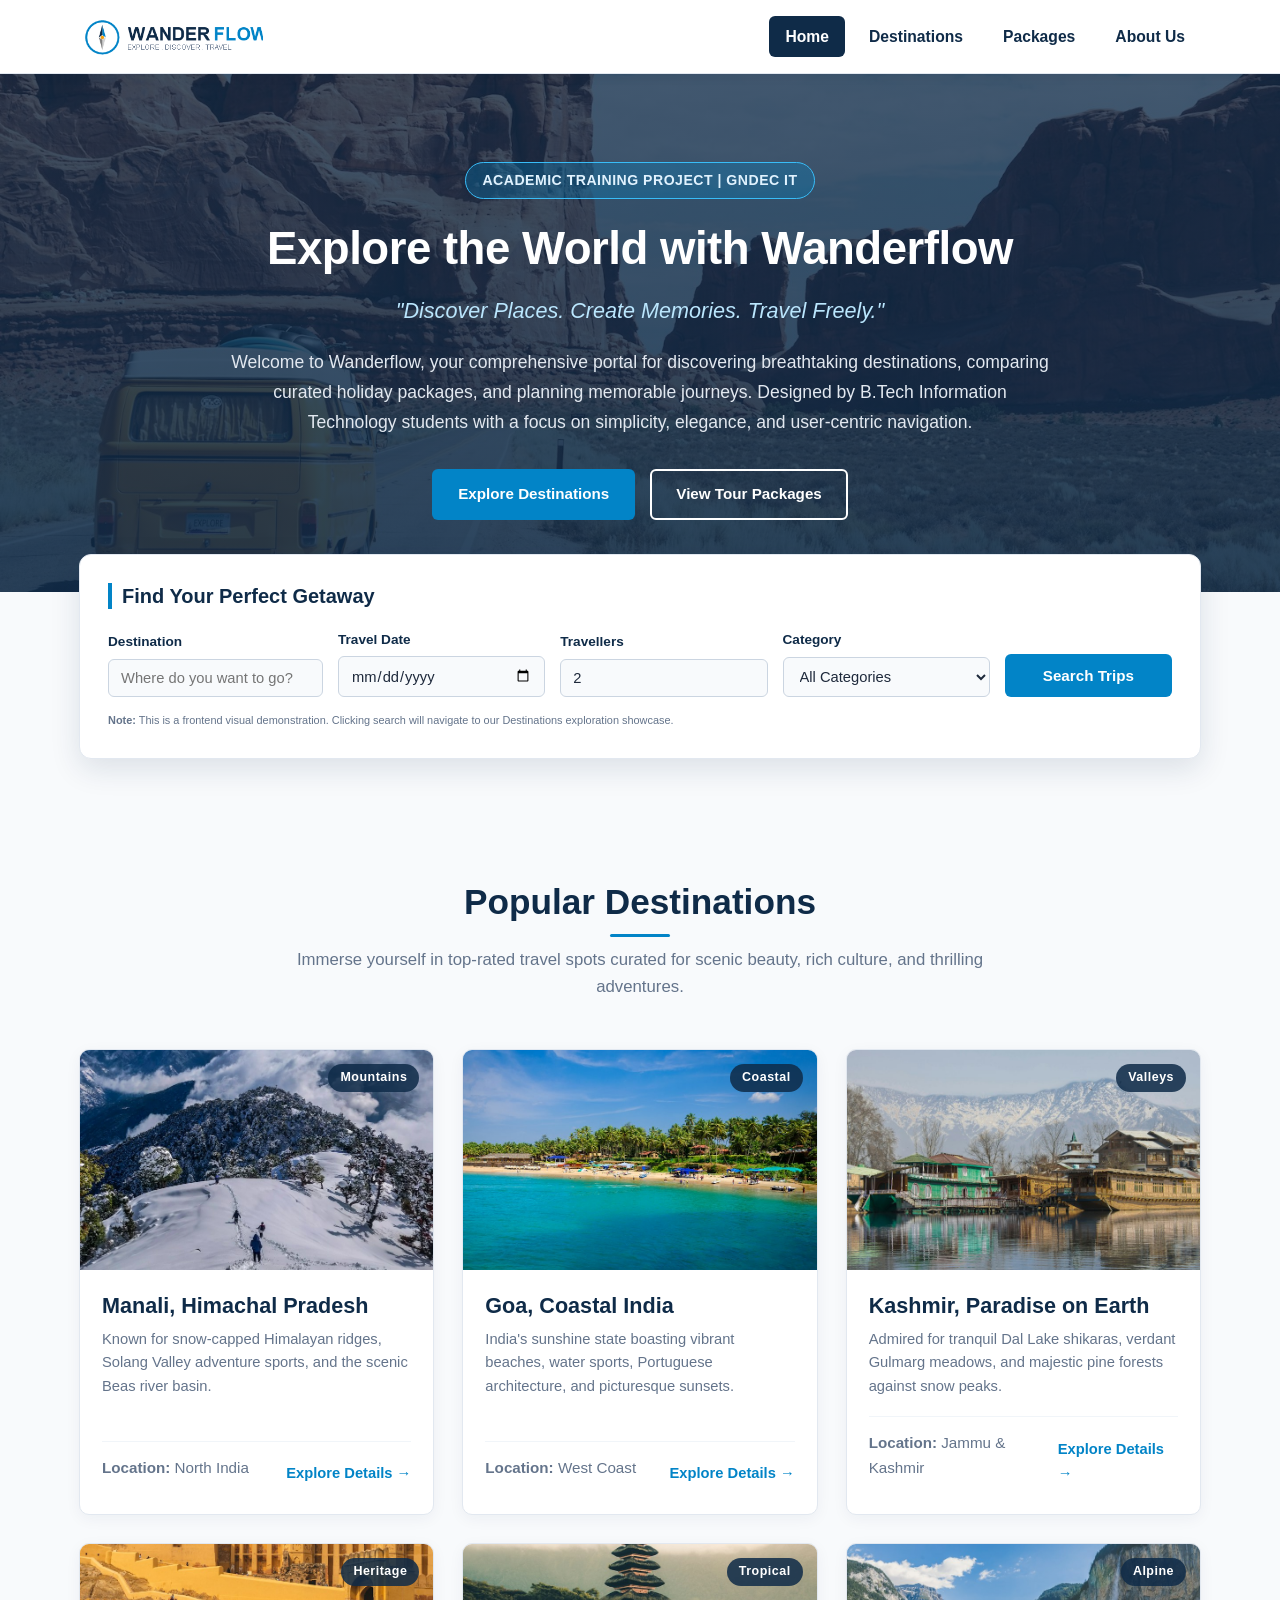
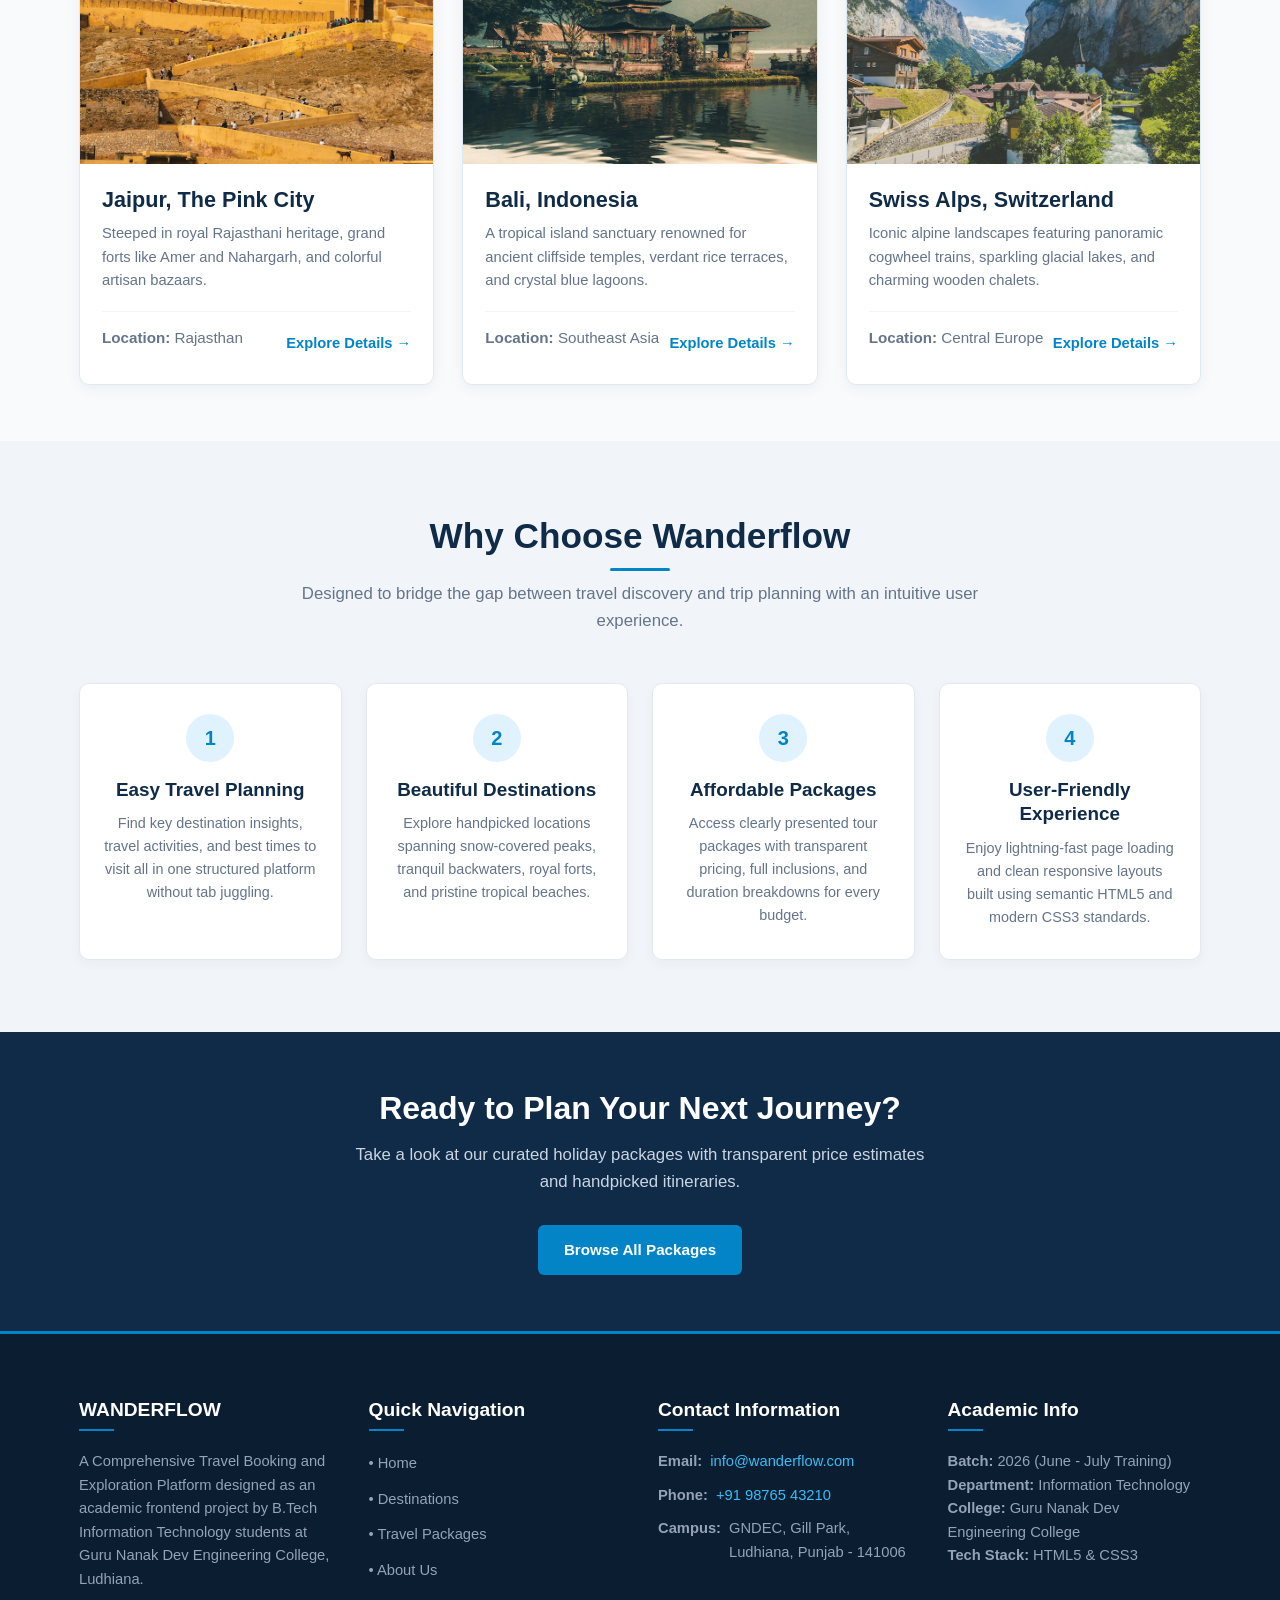
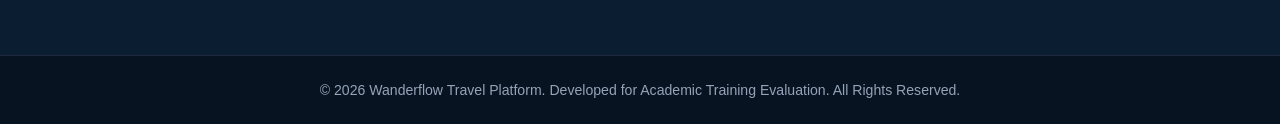
==== index.html @ 369cd7eb "Initial commit: Wanderflow Travel Platform (HTML5 & CSS3)" ====
<!DOCTYPE html>
<html lang="en">
<head>
    <!-- Document Meta Information -->
    <meta charset="UTF-8">
    <meta name="viewport" content="width=device-width, initial-scale=1.0">
    <title>Wanderflow - A Comprehensive Travel Booking & Exploration Platform</title>
    
    <!-- External CSS Stylesheet -->
    <link rel="stylesheet" href="style.css">
</head>
<body>

    <!-- ====================================================================
         HEADER & NAVIGATION BAR
         ==================================================================== -->
    <header>
        <div class="container">
            <nav class="navbar">
                <!-- Website Logo -->
                <a href="index.html" class="logo-container">
                    <img src="images/logo.png" alt="Wanderflow Logo" class="logo-img" width="180" height="45">
                </a>

                <!-- Navigation Hyperlinks -->
                <ul class="nav-links">
                    <li><a href="index.html" class="active">Home</a></li>
                    <li><a href="destinations.html">Destinations</a></li>
                    <li><a href="packages.html">Packages</a></li>
                    <li><a href="about.html">About Us</a></li>
                </ul>
            </nav>
        </div>
    </header>

    <!-- ====================================================================
         HERO SECTION
         ==================================================================== -->
    <section class="hero-section">
        <div class="container">
            <div class="hero-content">
                <span class="hero-badge">Academic Training Project | GNDEC IT</span>
                <h1 class="hero-title">Explore the World with Wanderflow</h1>
                <p class="hero-tagline">"Discover Places. Create Memories. Travel Freely."</p>
                <p class="hero-description">
                    Welcome to Wanderflow, your comprehensive portal for discovering breathtaking destinations, 
                    comparing curated holiday packages, and planning memorable journeys. Designed by B.Tech 
                    Information Technology students with a focus on simplicity, elegance, and user-centric navigation.
                </p>
                <div class="hero-buttons">
                    <a href="destinations.html" class="btn btn-primary">Explore Destinations</a>
                    <a href="packages.html" class="btn btn-secondary">View Tour Packages</a>
                </div>
            </div>
        </div>
    </section>

    <!-- ====================================================================
         TRAVEL SEARCH SECTION (FRONTEND DEMONSTRATION FORM)
         ==================================================================== -->
    <section class="search-section">
        <div class="container">
            <div class="search-box">
                <h3 class="search-box-title">Find Your Perfect Getaway</h3>
                
                <!-- Frontend Search Form (Uses GET method per syllabus) -->
                <form action="destinations.html" method="get" class="search-form">
                    
                    <!-- Destination Input -->
                    <div class="form-group">
                        <label for="search-dest">Destination</label>
                        <input type="text" id="search-dest" name="destination" placeholder="Where do you want to go?" required>
                    </div>

                    <!-- Travel Date Input -->
                    <div class="form-group">
                        <label for="search-date">Travel Date</label>
                        <input type="date" id="search-date" name="travel_date" required>
                    </div>

                    <!-- Number of Travellers -->
                    <div class="form-group">
                        <label for="search-guests">Travellers</label>
                        <input type="number" id="search-guests" name="travellers" min="1" max="15" value="2" required>
                    </div>

                    <!-- Destination Category Dropdown -->
                    <div class="form-group">
                        <label for="search-category">Category</label>
                        <select id="search-category" name="category">
                            <option value="all">All Categories</option>
                            <option value="mountains">Snow &amp; Mountains</option>
                            <option value="beaches">Beaches &amp; Coastal</option>
                            <option value="heritage">Heritage &amp; Culture</option>
                            <option value="nature">Lakes &amp; Valleys</option>
                            <option value="international">International Wonders</option>
                        </select>
                    </div>

                    <!-- Search Button -->
                    <div class="form-group search-btn-container">
                        <button type="submit" class="btn btn-primary">Search Trips</button>
                    </div>
                </form>

                <p class="search-demo-note">
                    <small><b>Note:</b> This is a frontend visual demonstration. Clicking search will navigate to our Destinations exploration showcase.</small>
                </p>
            </div>
        </div>
    </section>

    <!-- ====================================================================
         POPULAR DESTINATIONS SECTION
         ==================================================================== -->
    <section class="section-padding">
        <div class="container">
            <div class="section-header">
                <h2 class="section-title">Popular Destinations</h2>
                <p class="section-subtitle">
                    Immerse yourself in top-rated travel spots curated for scenic beauty, rich culture, and thrilling adventures.
                </p>
            </div>

            <!-- Destinations Card Grid -->
            <div class="destinations-grid">

                <!-- 1. Manali Card -->
                <article class="destination-card">
                    <div class="card-img-wrapper">
                        <img src="images/manali.jpg" alt="Snowy peaks and valley in Manali" width="360" height="220">
                        <span class="card-badge">Mountains</span>
                    </div>
                    <div class="card-content">
                        <h3 class="card-title">Manali, Himachal Pradesh</h3>
                        <p class="card-desc">
                            Known for snow-capped Himalayan ridges, Solang Valley adventure sports, and the scenic Beas river basin.
                        </p>
                        <div class="card-footer">
                            <span class="dest-location"><b>Location:</b> North India</span>
                            <a href="destinations.html#manali" class="card-explore-link">Explore Details &rarr;</a>
                        </div>
                    </div>
                </article>

                <!-- 2. Goa Card -->
                <article class="destination-card">
                    <div class="card-img-wrapper">
                        <img src="images/goa.jpg" alt="Tropical palm trees and golden beach in Goa" width="360" height="220">
                        <span class="card-badge">Coastal</span>
                    </div>
                    <div class="card-content">
                        <h3 class="card-title">Goa, Coastal India</h3>
                        <p class="card-desc">
                            India's sunshine state boasting vibrant beaches, water sports, Portuguese architecture, and picturesque sunsets.
                        </p>
                        <div class="card-footer">
                            <span class="dest-location"><b>Location:</b> West Coast</span>
                            <a href="destinations.html#goa" class="card-explore-link">Explore Details &rarr;</a>
                        </div>
                    </div>
                </article>

                <!-- 3. Kashmir Card -->
                <article class="destination-card">
                    <div class="card-img-wrapper">
                        <img src="images/kashmir.jpg" alt="Serene Dal Lake with shikara boats in Kashmir" width="360" height="220">
                        <span class="card-badge">Valleys</span>
                    </div>
                    <div class="card-content">
                        <h3 class="card-title">Kashmir, Paradise on Earth</h3>
                        <p class="card-desc">
                            Admired for tranquil Dal Lake shikaras, verdant Gulmarg meadows, and majestic pine forests against snow peaks.
                        </p>
                        <div class="card-footer">
                            <span class="dest-location"><b>Location:</b> Jammu &amp; Kashmir</span>
                            <a href="destinations.html#kashmir" class="card-explore-link">Explore Details &rarr;</a>
                        </div>
                    </div>
                </article>

                <!-- 4. Jaipur Card -->
                <article class="destination-card">
                    <div class="card-img-wrapper">
                        <img src="images/jaipur.jpg" alt="Magnificent architecture of Jaipur" width="360" height="220">
                        <span class="card-badge">Heritage</span>
                    </div>
                    <div class="card-content">
                        <h3 class="card-title">Jaipur, The Pink City</h3>
                        <p class="card-desc">
                            Steeped in royal Rajasthani heritage, grand forts like Amer and Nahargarh, and colorful artisan bazaars.
                        </p>
                        <div class="card-footer">
                            <span class="dest-location"><b>Location:</b> Rajasthan</span>
                            <a href="destinations.html#jaipur" class="card-explore-link">Explore Details &rarr;</a>
                        </div>
                    </div>
                </article>

                <!-- 5. Bali Card -->
                <article class="destination-card">
                    <div class="card-img-wrapper">
                        <img src="images/bali.jpg" alt="Ancient Balinese temple and lush greenery" width="360" height="220">
                        <span class="card-badge">Tropical</span>
                    </div>
                    <div class="card-content">
                        <h3 class="card-title">Bali, Indonesia</h3>
                        <p class="card-desc">
                            A tropical island sanctuary renowned for ancient cliffside temples, verdant rice terraces, and crystal blue lagoons.
                        </p>
                        <div class="card-footer">
                            <span class="dest-location"><b>Location:</b> Southeast Asia</span>
                            <a href="destinations.html#bali" class="card-explore-link">Explore Details &rarr;</a>
                        </div>
                    </div>
                </article>

                <!-- 6. Switzerland Card -->
                <article class="destination-card">
                    <div class="card-img-wrapper">
                        <img src="images/switzerland.jpg" alt="Scenic Swiss Alps with green valley and snowy mountains" width="360" height="220">
                        <span class="card-badge">Alpine</span>
                    </div>
                    <div class="card-content">
                        <h3 class="card-title">Swiss Alps, Switzerland</h3>
                        <p class="card-desc">
                            Iconic alpine landscapes featuring panoramic cogwheel trains, sparkling glacial lakes, and charming wooden chalets.
                        </p>
                        <div class="card-footer">
                            <span class="dest-location"><b>Location:</b> Central Europe</span>
                            <a href="destinations.html#switzerland" class="card-explore-link">Explore Details &rarr;</a>
                        </div>
                    </div>
                </article>

            </div>
        </div>
    </section>

    <!-- ====================================================================
         WHY CHOOSE WANDERFLOW SECTION
         ==================================================================== -->
    <section class="features-section">
        <div class="container">
            <div class="section-header">
                <h2 class="section-title">Why Choose Wanderflow</h2>
                <p class="section-subtitle">
                    Designed to bridge the gap between travel discovery and trip planning with an intuitive user experience.
                </p>
            </div>

            <div class="features-grid">
                <!-- Feature 1 -->
                <div class="feature-box">
                    <div class="feature-number">1</div>
                    <h3 class="feature-title">Easy Travel Planning</h3>
                    <p class="feature-desc">
                        Find key destination insights, travel activities, and best times to visit all in one structured platform without tab juggling.
                    </p>
                </div>

                <!-- Feature 2 -->
                <div class="feature-box">
                    <div class="feature-number">2</div>
                    <h3 class="feature-title">Beautiful Destinations</h3>
                    <p class="feature-desc">
                        Explore handpicked locations spanning snow-covered peaks, tranquil backwaters, royal forts, and pristine tropical beaches.
                    </p>
                </div>

                <!-- Feature 3 -->
                <div class="feature-box">
                    <div class="feature-number">3</div>
                    <h3 class="feature-title">Affordable Packages</h3>
                    <p class="feature-desc">
                        Access clearly presented tour packages with transparent pricing, full inclusions, and duration breakdowns for every budget.
                    </p>
                </div>

                <!-- Feature 4 -->
                <div class="feature-box">
                    <div class="feature-number">4</div>
                    <h3 class="feature-title">User-Friendly Experience</h3>
                    <p class="feature-desc">
                        Enjoy lightning-fast page loading and clean responsive layouts built using semantic HTML5 and modern CSS3 standards.
                    </p>
                </div>
            </div>
        </div>
    </section>

    <!-- ====================================================================
         CALL TO ACTION BANNER
         ==================================================================== -->
    <section class="cta-banner">
        <div class="container">
            <h2>Ready to Plan Your Next Journey?</h2>
            <p>
                Take a look at our curated holiday packages with transparent price estimates and handpicked itineraries.
            </p>
            <a href="packages.html" class="btn btn-primary">Browse All Packages</a>
        </div>
    </section>

    <!-- ====================================================================
         FOOTER
         ==================================================================== -->
    <footer>
        <div class="container">
            <div class="footer-grid">
                
                <!-- Col 1: Brand Info -->
                <div class="footer-col">
                    <h3>WANDERFLOW</h3>
                    <p>
                        A Comprehensive Travel Booking and Exploration Platform designed as an academic frontend project 
                        by B.Tech Information Technology students at Guru Nanak Dev Engineering College, Ludhiana.
                    </p>
                </div>

                <!-- Col 2: Quick Links -->
                <div class="footer-col">
                    <h3>Quick Navigation</h3>
                    <ul class="footer-links">
                        <li><a href="index.html">&bull; Home</a></li>
                        <li><a href="destinations.html">&bull; Destinations</a></li>
                        <li><a href="packages.html">&bull; Travel Packages</a></li>
                        <li><a href="about.html">&bull; About Us</a></li>
                    </ul>
                </div>

                <!-- Col 3: Contact Info -->
                <div class="footer-col">
                    <h3>Contact Information</h3>
                    <div class="footer-contact-item">
                        <span><b>Email:</b></span>
                        <a href="mailto:info@wanderflow.com">info@wanderflow.com</a>
                    </div>
                    <div class="footer-contact-item">
                        <span><b>Phone:</b></span>
                        <a href="tel:+919876543210">+91 98765 43210</a>
                    </div>
                    <div class="footer-contact-item">
                        <span><b>Campus:</b></span>
                        <span>GNDEC, Gill Park, Ludhiana, Punjab - 141006</span>
                    </div>
                </div>

                <!-- Col 4: Project Info -->
                <div class="footer-col">
                    <h3>Academic Info</h3>
                    <p>
                        <b>Batch:</b> 2026 (June - July Training)<br>
                        <b>Department:</b> Information Technology<br>
                        <b>College:</b> Guru Nanak Dev Engineering College<br>
                        <b>Tech Stack:</b> HTML5 &amp; CSS3
                    </p>
                </div>

            </div>
        </div>

        <div class="footer-bottom">
            <div class="container">
                <p>&copy; 2026 Wanderflow Travel Platform. Developed for Academic Training Evaluation. All Rights Reserved.</p>
            </div>
        </div>
    </footer>

</body>
</html>
---- style.css ----
/* ==========================================================================
   WANDERFLOW - TRAVEL BOOKING AND EXPLORATION PLATFORM
   Academic Training Project | Department of Information Technology
   Guru Nanak Dev Engineering College, Ludhiana (June - July 2026)
   Technologies: Pure HTML5 & CSS3 (No JavaScript / No External Frameworks)
   ========================================================================== */

/* --------------------------------------------------------------------------
   1. GLOBAL RESET & BASE STYLES
   -------------------------------------------------------------------------- */
* {
    margin: 0;
    padding: 0;
    box-sizing: border-box;
}

html {
    scroll-behavior: smooth;
}

body {
    font-family: 'Segoe UI', Tahoma, Geneva, Verdana, sans-serif;
    color: #1e293b;
    background-color: #f8fafc;
    line-height: 1.6;
    font-size: 16px;
}

/* Typography Helpers */
h1, h2, h3, h4, h5, h6 {
    color: #0f2b48;
    margin-bottom: 0.5rem;
    font-weight: 700;
    line-height: 1.3;
}

p {
    margin-bottom: 1rem;
    color: #475569;
}

a {
    color: #0284c7;
    text-decoration: none;
    transition: color 0.25s ease, background-color 0.25s ease;
}

a:hover {
    color: #0369a1;
}

img {
    max-width: 100%;
    height: auto;
    display: block;
}

ul, ol {
    margin-left: 1.5rem;
    margin-bottom: 1rem;
    color: #475569;
}

li {
    margin-bottom: 0.35rem;
}

hr {
    border: 0;
    height: 1px;
    background-color: #e2e8f0;
    margin: 2.5rem 0;
}

/* Container */
.container {
    width: 90%;
    max-width: 1200px;
    margin: 0 auto;
    padding: 0 15px;
}

/* --------------------------------------------------------------------------
   2. HEADER & NAVIGATION BAR
   -------------------------------------------------------------------------- */
header {
    background-color: #ffffff;
    box-shadow: 0 2px 10px rgba(15, 43, 72, 0.08);
    position: sticky;
    top: 0;
    z-index: 1000;
    border-bottom: 1px solid #e2e8f0;
}

.navbar {
    display: flex;
    justify-content: space-between;
    align-items: center;
    padding: 0.85rem 0;
}

.logo-container {
    display: flex;
    align-items: center;
    gap: 12px;
}

.logo-img {
    height: 46px;
    width: auto;
    object-fit: contain;
}

.nav-links {
    display: flex;
    list-style: none;
    margin: 0;
    padding: 0;
    gap: 8px;
    align-items: center;
}

.nav-links li {
    margin: 0;
}

.nav-links a {
    color: #0f2b48;
    font-weight: 600;
    font-size: 0.98rem;
    padding: 8px 16px;
    border-radius: 6px;
    display: inline-block;
    transition: all 0.25s ease;
}

.nav-links a:hover {
    color: #0284c7;
    background-color: #f0f9ff;
}

.nav-links a.active {
    color: #ffffff;
    background-color: #0f2b48;
}

/* --------------------------------------------------------------------------
   3. HERO SECTION (HOME PAGE)
   -------------------------------------------------------------------------- */
.hero-section {
    background: linear-gradient(rgba(15, 43, 72, 0.78), rgba(15, 43, 72, 0.88)), 
                url('images/hero.jpg') center/cover no-repeat;
    color: #ffffff;
    padding: 5.5rem 0 4.5rem;
    text-align: center;
}

.hero-content {
    max-width: 820px;
    margin: 0 auto;
}

.hero-badge {
    display: inline-block;
    background-color: rgba(2, 132, 199, 0.3);
    border: 1px solid #38bdf8;
    color: #e0f2fe;
    padding: 6px 16px;
    border-radius: 20px;
    font-size: 0.88rem;
    font-weight: 600;
    letter-spacing: 0.5px;
    margin-bottom: 1.25rem;
    text-transform: uppercase;
}

.hero-title {
    font-size: 2.85rem;
    color: #ffffff;
    margin-bottom: 1rem;
    letter-spacing: -0.5px;
}

.hero-tagline {
    font-size: 1.35rem;
    color: #bae6fd;
    font-weight: 500;
    margin-bottom: 1.2rem;
    font-style: italic;
}

.hero-description {
    font-size: 1.1rem;
    color: #e2e8f0;
    margin-bottom: 2rem;
    line-height: 1.7;
}

.hero-buttons {
    display: flex;
    justify-content: center;
    gap: 15px;
    flex-wrap: wrap;
}

/* --------------------------------------------------------------------------
   4. BUTTON STYLES
   -------------------------------------------------------------------------- */
.btn {
    display: inline-block;
    font-weight: 600;
    font-size: 0.95rem;
    padding: 11px 24px;
    border-radius: 6px;
    cursor: pointer;
    border: 2px solid transparent;
    text-align: center;
    transition: all 0.25s ease;
}

.btn-primary {
    background-color: #0284c7;
    color: #ffffff;
}

.btn-primary:hover {
    background-color: #0369a1;
    color: #ffffff;
    transform: translateY(-2px);
    box-shadow: 0 4px 12px rgba(2, 132, 199, 0.35);
}

.btn-secondary {
    background-color: transparent;
    color: #ffffff;
    border-color: #ffffff;
}

.btn-secondary:hover {
    background-color: #ffffff;
    color: #0f2b48;
    transform: translateY(-2px);
}

.btn-navy {
    background-color: #0f2b48;
    color: #ffffff;
}

.btn-navy:hover {
    background-color: #1e3a5f;
    color: #ffffff;
}

.btn-sm {
    padding: 8px 16px;
    font-size: 0.88rem;
}

/* --------------------------------------------------------------------------
   5. TRAVEL SEARCH SECTION (HOME PAGE)
   -------------------------------------------------------------------------- */
.search-section {
    margin-top: -38px;
    position: relative;
    z-index: 10;
    margin-bottom: 4rem;
}

.search-box {
    background-color: #ffffff;
    padding: 28px;
    border-radius: 12px;
    box-shadow: 0 10px 30px rgba(15, 43, 72, 0.12);
    border: 1px solid #e2e8f0;
}

.search-box-title {
    font-size: 1.25rem;
    color: #0f2b48;
    margin-bottom: 1.25rem;
    text-align: left;
    border-left: 4px solid #0284c7;
    padding-left: 10px;
}

.search-form {
    display: flex;
    flex-wrap: wrap;
    gap: 15px;
    align-items: flex-end;
}

.form-group {
    flex: 1 1 200px;
    display: flex;
    flex-direction: column;
}

.form-group label {
    font-size: 0.85rem;
    font-weight: 600;
    color: #0f2b48;
    margin-bottom: 6px;
}

.form-group input,
.form-group select {
    padding: 10px 12px;
    border: 1px solid #cbd5e1;
    border-radius: 6px;
    font-size: 0.92rem;
    font-family: inherit;
    color: #1e293b;
    background-color: #f8fafc;
    transition: border-color 0.2s ease, box-shadow 0.2s ease;
}

.form-group input:focus,
.form-group select:focus {
    outline: none;
    border-color: #0284c7;
    background-color: #ffffff;
    box-shadow: 0 0 0 3px rgba(2, 132, 199, 0.15);
}

.search-btn-container {
    flex: 1 1 160px;
}

.search-btn-container .btn {
    width: 100%;
    padding: 11px 16px;
}

.search-demo-note {
    margin-top: 12px;
    margin-bottom: 0;
    font-size: 0.82rem;
    color: #64748b;
    text-align: left;
}

/* --------------------------------------------------------------------------
   6. SECTION HEADINGS & INTRO
   -------------------------------------------------------------------------- */
.section-padding {
    padding: 3.5rem 0;
}

.section-header {
    text-align: center;
    max-width: 720px;
    margin: 0 auto 3rem;
}

.section-title {
    font-size: 2.2rem;
    color: #0f2b48;
    position: relative;
    padding-bottom: 12px;
    margin-bottom: 10px;
}

.section-title::after {
    content: '';
    position: absolute;
    bottom: 0;
    left: 50%;
    transform: translateX(-50%);
    width: 60px;
    height: 3px;
    background-color: #0284c7;
    border-radius: 2px;
}

.section-subtitle {
    font-size: 1.05rem;
    color: #64748b;
}

/* --------------------------------------------------------------------------
   7. POPULAR DESTINATIONS GRID & CARDS
   -------------------------------------------------------------------------- */
.destinations-grid {
    display: grid;
    grid-template-columns: repeat(auto-fill, minmax(330px, 1fr));
    gap: 28px;
}

.destination-card {
    background-color: #ffffff;
    border-radius: 10px;
    overflow: hidden;
    border: 1px solid #e2e8f0;
    box-shadow: 0 4px 15px rgba(15, 43, 72, 0.05);
    transition: transform 0.3s ease, box-shadow 0.3s ease;
    display: flex;
    flex-direction: column;
}

.destination-card:hover {
    transform: translateY(-6px);
    box-shadow: 0 12px 25px rgba(15, 43, 72, 0.12);
}

.card-img-wrapper {
    position: relative;
    height: 220px;
    overflow: hidden;
}

.card-img-wrapper img {
    width: 100%;
    height: 100%;
    object-fit: cover;
    transition: transform 0.4s ease;
}

.destination-card:hover .card-img-wrapper img {
    transform: scale(1.05);
}

.card-badge {
    position: absolute;
    top: 14px;
    right: 14px;
    background-color: rgba(15, 43, 72, 0.85);
    color: #ffffff;
    padding: 4px 12px;
    border-radius: 20px;
    font-size: 0.78rem;
    font-weight: 600;
    letter-spacing: 0.5px;
}

.card-content {
    padding: 22px;
    display: flex;
    flex-direction: column;
    flex-grow: 1;
}

.card-title {
    font-size: 1.35rem;
    color: #0f2b48;
    margin-bottom: 8px;
}

.card-desc {
    font-size: 0.92rem;
    color: #64748b;
    margin-bottom: 18px;
    flex-grow: 1;
}

.card-footer {
    display: flex;
    justify-content: space-between;
    align-items: center;
    border-top: 1px solid #f1f5f9;
    padding-top: 14px;
    margin-top: auto;
}

.card-explore-link {
    font-weight: 600;
    font-size: 0.92rem;
    color: #0284c7;
    display: inline-flex;
    align-items: center;
    gap: 4px;
}

.card-explore-link:hover {
    color: #0369a1;
    text-decoration: underline;
}

/* --------------------------------------------------------------------------
   8. WHY CHOOSE WANDERFLOW (FEATURES)
   -------------------------------------------------------------------------- */
.features-section {
    background-color: #f1f5f9;
    padding: 4.5rem 0;
}

.features-grid {
    display: grid;
    grid-template-columns: repeat(auto-fit, minmax(240px, 1fr));
    gap: 24px;
}

.feature-box {
    background-color: #ffffff;
    padding: 30px 24px;
    border-radius: 10px;
    text-align: center;
    border: 1px solid #e2e8f0;
    box-shadow: 0 4px 12px rgba(15, 43, 72, 0.04);
    transition: transform 0.25s ease;
}

.feature-box:hover {
    transform: translateY(-4px);
}

.feature-number {
    display: inline-flex;
    align-items: center;
    justify-content: center;
    width: 48px;
    height: 48px;
    background-color: #e0f2fe;
    color: #0284c7;
    border-radius: 50%;
    font-size: 1.25rem;
    font-weight: 700;
    margin-bottom: 16px;
}

.feature-title {
    font-size: 1.18rem;
    margin-bottom: 10px;
    color: #0f2b48;
}

.feature-desc {
    font-size: 0.9rem;
    color: #64748b;
    margin-bottom: 0;
    line-height: 1.6;
}

/* --------------------------------------------------------------------------
   9. CTA BANNER
   -------------------------------------------------------------------------- */
.cta-banner {
    background-color: #0f2b48;
    color: #ffffff;
    padding: 3.5rem 0;
    text-align: center;
}

.cta-banner h2 {
    color: #ffffff;
    font-size: 2rem;
    margin-bottom: 0.8rem;
}

.cta-banner p {
    color: #cbd5e1;
    font-size: 1.05rem;
    max-width: 600px;
    margin: 0 auto 1.8rem;
}

/* --------------------------------------------------------------------------
   10. PAGE HEADER (INNER PAGES: DESTINATIONS, PACKAGES, ABOUT)
   -------------------------------------------------------------------------- */
.page-banner {
    background: linear-gradient(135deg, #0f2b48 0%, #1e3a5f 100%);
    color: #ffffff;
    padding: 3.5rem 0 3rem;
    text-align: center;
    border-bottom: 4px solid #0284c7;
}

.page-banner h1 {
    color: #ffffff;
    font-size: 2.5rem;
    margin-bottom: 0.5rem;
}

.page-banner p {
    color: #bae6fd;
    font-size: 1.1rem;
    max-width: 700px;
    margin: 0 auto;
}

/* --------------------------------------------------------------------------
   11. DESTINATIONS PAGE SPECIFIC STYLES
   -------------------------------------------------------------------------- */
.destination-detail-card {
    background-color: #ffffff;
    border-radius: 12px;
    border: 1px solid #e2e8f0;
    box-shadow: 0 4px 20px rgba(15, 43, 72, 0.06);
    margin-bottom: 2.8rem;
    overflow: hidden;
}

.destination-detail-row {
    display: flex;
    flex-wrap: wrap;
}

.destination-detail-img {
    flex: 1 1 420px;
    min-height: 320px;
    position: relative;
}

.destination-detail-img img {
    width: 100%;
    height: 100%;
    object-fit: cover;
}

.destination-detail-body {
    flex: 1 1 450px;
    padding: 32px;
}

.dest-badge {
    display: inline-block;
    background-color: #e0f2fe;
    color: #0369a1;
    padding: 4px 12px;
    border-radius: 4px;
    font-size: 0.82rem;
    font-weight: 600;
    text-transform: uppercase;
    margin-bottom: 10px;
}

.dest-location {
    color: #64748b;
    font-size: 0.95rem;
    margin-bottom: 12px;
}

.dest-features-grid {
    display: grid;
    grid-template-columns: 1fr 1fr;
    gap: 20px;
    margin: 18px 0;
    padding: 16px;
    background-color: #f8fafc;
    border-radius: 8px;
    border: 1px solid #e2e8f0;
}

.dest-features-grid h4 {
    font-size: 0.95rem;
    color: #0f2b48;
    margin-bottom: 8px;
}

.dest-features-grid ul,
.dest-features-grid ol {
    margin-left: 1.2rem;
    margin-bottom: 0;
    font-size: 0.88rem;
}

.dest-best-time {
    background-color: #fdfbf7;
    border-left: 4px solid #f59e0b;
    padding: 10px 14px;
    border-radius: 4px;
    font-size: 0.9rem;
    margin-bottom: 1.2rem;
}

/* --------------------------------------------------------------------------
   12. PACKAGES PAGE SPECIFIC STYLES
   -------------------------------------------------------------------------- */
.packages-grid {
    display: grid;
    grid-template-columns: repeat(auto-fit, minmax(340px, 1fr));
    gap: 30px;
    margin-bottom: 4rem;
}

.package-card {
    background-color: #ffffff;
    border-radius: 12px;
    border: 1px solid #e2e8f0;
    box-shadow: 0 4px 18px rgba(15, 43, 72, 0.06);
    overflow: hidden;
    display: flex;
    flex-direction: column;
    transition: transform 0.3s ease, box-shadow 0.3s ease;
}

.package-card:hover {
    transform: translateY(-5px);
    box-shadow: 0 10px 24px rgba(15, 43, 72, 0.12);
}

.package-img-wrap {
    position: relative;
    height: 220px;
}

.package-img-wrap img {
    width: 100%;
    height: 100%;
    object-fit: cover;
}

.package-duration-badge {
    position: absolute;
    bottom: 12px;
    left: 12px;
    background-color: rgba(15, 43, 72, 0.9);
    color: #ffffff;
    padding: 4px 10px;
    border-radius: 4px;
    font-size: 0.82rem;
    font-weight: 600;
}

.package-body {
    padding: 24px;
    display: flex;
    flex-direction: column;
    flex-grow: 1;
}

.package-header {
    margin-bottom: 12px;
}

.package-destination {
    font-size: 0.88rem;
    color: #0284c7;
    font-weight: 600;
    text-transform: uppercase;
}

.package-title {
    font-size: 1.35rem;
    margin-top: 4px;
    margin-bottom: 8px;
}

.package-price-box {
    margin-bottom: 14px;
    padding: 8px 12px;
    background-color: #f0fdf4;
    border: 1px solid #bbf7d0;
    border-radius: 6px;
    display: inline-block;
}

.package-price-box mark {
    background: transparent;
    color: #166534;
    font-weight: 700;
    font-size: 1.35rem;
}

.package-desc {
    font-size: 0.92rem;
    color: #64748b;
    margin-bottom: 16px;
}

.package-inclusions {
    margin-bottom: 20px;
    background-color: #f8fafc;
    padding: 12px 16px;
    border-radius: 6px;
    border: 1px solid #e2e8f0;
}

.package-inclusions h4 {
    font-size: 0.9rem;
    color: #0f2b48;
    margin-bottom: 6px;
}

.package-inclusions ul {
    margin-left: 1.2rem;
    margin-bottom: 0;
    font-size: 0.86rem;
}

/* Comparison Table */
.table-section {
    margin: 3.5rem 0;
}

.table-responsive {
    overflow-x: auto;
    background-color: #ffffff;
    border-radius: 10px;
    border: 1px solid #e2e8f0;
    box-shadow: 0 4px 16px rgba(15, 43, 72, 0.05);
}

.custom-table {
    width: 100%;
    border-collapse: collapse;
    font-size: 0.94rem;
    text-align: left;
}

.custom-table caption {
    font-size: 1.15rem;
    font-weight: 700;
    color: #0f2b48;
    padding: 16px;
    text-align: left;
    background-color: #f8fafc;
    border-bottom: 2px solid #0284c7;
}

.custom-table th {
    background-color: #0f2b48;
    color: #ffffff;
    padding: 14px 16px;
    font-weight: 600;
    font-size: 0.9rem;
    text-transform: uppercase;
    letter-spacing: 0.5px;
}

.custom-table td {
    padding: 14px 16px;
    border-bottom: 1px solid #e2e8f0;
    color: #334155;
}

.custom-table tbody tr:nth-child(even) {
    background-color: #f8fafc;
}

.custom-table tbody tr:hover {
    background-color: #f0f9ff;
}

.custom-table tfoot td {
    background-color: #f1f5f9;
    font-weight: 600;
    color: #0f2b48;
    border-top: 2px solid #cbd5e1;
    padding: 14px 16px;
}

/* Package Booking Form */
.booking-form-box {
    background-color: #ffffff;
    border-radius: 12px;
    border: 1px solid #e2e8f0;
    padding: 36px;
    box-shadow: 0 6px 22px rgba(15, 43, 72, 0.08);
    max-width: 820px;
    margin: 3rem auto;
}

.booking-form-grid {
    display: grid;
    grid-template-columns: 1fr 1fr;
    gap: 18px;
}

.form-full-width {
    grid-column: span 2;
}

.form-actions {
    display: flex;
    gap: 14px;
    margin-top: 10px;
}

.alert-notice {
    background-color: #eff6ff;
    border-left: 4px solid #0284c7;
    padding: 14px 18px;
    border-radius: 6px;
    font-size: 0.88rem;
    color: #1e3a8a;
    margin-top: 20px;
}

/* --------------------------------------------------------------------------
   13. ABOUT US PAGE SPECIFIC STYLES
   -------------------------------------------------------------------------- */
.about-section {
    padding: 3.5rem 0;
}

.about-card {
    background-color: #ffffff;
    padding: 32px;
    border-radius: 10px;
    border: 1px solid #e2e8f0;
    box-shadow: 0 4px 14px rgba(15, 43, 72, 0.05);
    margin-bottom: 2.2rem;
}

.about-card h2 {
    font-size: 1.6rem;
    border-bottom: 2px solid #e2e8f0;
    padding-bottom: 10px;
    margin-bottom: 18px;
}

.quote-box {
    background-color: #fdfbf7;
    border-left: 5px solid #0284c7;
    padding: 20px 24px;
    border-radius: 0 8px 8px 0;
    margin: 1.5rem 0;
    font-style: italic;
    color: #334155;
    font-size: 1.05rem;
    line-height: 1.7;
}

.objectives-list {
    margin-left: 1.5rem;
}

.objectives-list li {
    margin-bottom: 12px;
    line-height: 1.6;
}

/* Team Grid */
.team-grid {
    display: grid;
    grid-template-columns: repeat(auto-fit, minmax(260px, 1fr));
    gap: 24px;
    margin-top: 20px;
}

.team-card {
    background-color: #f8fafc;
    border: 1px solid #e2e8f0;
    border-radius: 10px;
    padding: 24px;
    text-align: center;
    transition: transform 0.25s ease, border-color 0.25s ease;
}

.team-card:hover {
    transform: translateY(-4px);
    border-color: #0284c7;
    background-color: #ffffff;
    box-shadow: 0 8px 20px rgba(15, 43, 72, 0.08);
}

.team-avatar {
    width: 72px;
    height: 72px;
    border-radius: 50%;
    background-color: #0f2b48;
    color: #ffffff;
    display: inline-flex;
    align-items: center;
    justify-content: center;
    font-size: 1.5rem;
    font-weight: 700;
    margin-bottom: 14px;
    border: 3px solid #0284c7;
}

.team-card h3 {
    font-size: 1.25rem;
    margin-bottom: 4px;
}

.team-role {
    font-size: 0.88rem;
    color: #0284c7;
    font-weight: 600;
    margin-bottom: 8px;
}

.team-urn {
    font-size: 0.84rem;
    color: #64748b;
    background-color: #e2e8f0;
    padding: 3px 10px;
    border-radius: 12px;
    display: inline-block;
}

.tech-table {
    width: 100%;
    border-collapse: collapse;
    margin-top: 15px;
}

.tech-table th, .tech-table td {
    padding: 12px 14px;
    border: 1px solid #e2e8f0;
    text-align: left;
}

.tech-table th {
    background-color: #f1f5f9;
    color: #0f2b48;
    font-weight: 600;
}

/* --------------------------------------------------------------------------
   14. FOOTER
   -------------------------------------------------------------------------- */
footer {
    background-color: #0b1d30;
    color: #cbd5e1;
    padding-top: 4rem;
    border-top: 3px solid #0284c7;
}

.footer-grid {
    display: grid;
    grid-template-columns: repeat(auto-fit, minmax(230px, 1fr));
    gap: 36px;
    margin-bottom: 3rem;
}

.footer-col h3 {
    color: #ffffff;
    font-size: 1.2rem;
    margin-bottom: 1.2rem;
    position: relative;
    padding-bottom: 8px;
}

.footer-col h3::after {
    content: '';
    position: absolute;
    bottom: 0;
    left: 0;
    width: 35px;
    height: 2px;
    background-color: #0284c7;
}

.footer-col p {
    color: #94a3b8;
    font-size: 0.92rem;
    line-height: 1.6;
}

.footer-links {
    list-style: none;
    margin: 0;
    padding: 0;
}

.footer-links li {
    margin-bottom: 10px;
}

.footer-links a {
    color: #94a3b8;
    font-size: 0.92rem;
    display: inline-flex;
    align-items: center;
    gap: 6px;
}

.footer-links a:hover {
    color: #38bdf8;
    padding-left: 4px;
}

.footer-contact-item {
    display: flex;
    align-items: flex-start;
    gap: 8px;
    margin-bottom: 10px;
    font-size: 0.92rem;
    color: #94a3b8;
}

.footer-contact-item a {
    color: #38bdf8;
}

.footer-bottom {
    background-color: #071320;
    padding: 1.4rem 0;
    border-top: 1px solid #1e293b;
    text-align: center;
    font-size: 0.88rem;
    color: #64748b;
}

.footer-bottom p {
    margin: 0;
    color: #94a3b8;
}

/* --------------------------------------------------------------------------
   15. RESPONSIVE DESIGN (MEDIA QUERIES)
   -------------------------------------------------------------------------- */
@media (max-width: 900px) {
    .dest-features-grid {
        grid-template-columns: 1fr;
    }
    
    .booking-form-grid {
        grid-template-columns: 1fr;
    }
    
    .form-full-width {
        grid-column: span 1;
    }
}

@media (max-width: 768px) {
    .navbar {
        flex-direction: column;
        gap: 15px;
    }

    .nav-links {
        flex-wrap: wrap;
        justify-content: center;
    }

    .hero-title {
        font-size: 2.1rem;
    }

    .hero-tagline {
        font-size: 1.15rem;
    }

    .search-section {
        margin-top: 20px;
    }

    .search-form {
        flex-direction: column;
        align-items: stretch;
    }

    .destination-detail-row {
        flex-direction: column;
    }

    .destination-detail-img {
        min-height: 220px;
    }

    .destination-detail-body {
        padding: 22px;
    }

    .booking-form-box {
        padding: 22px;
    }
}
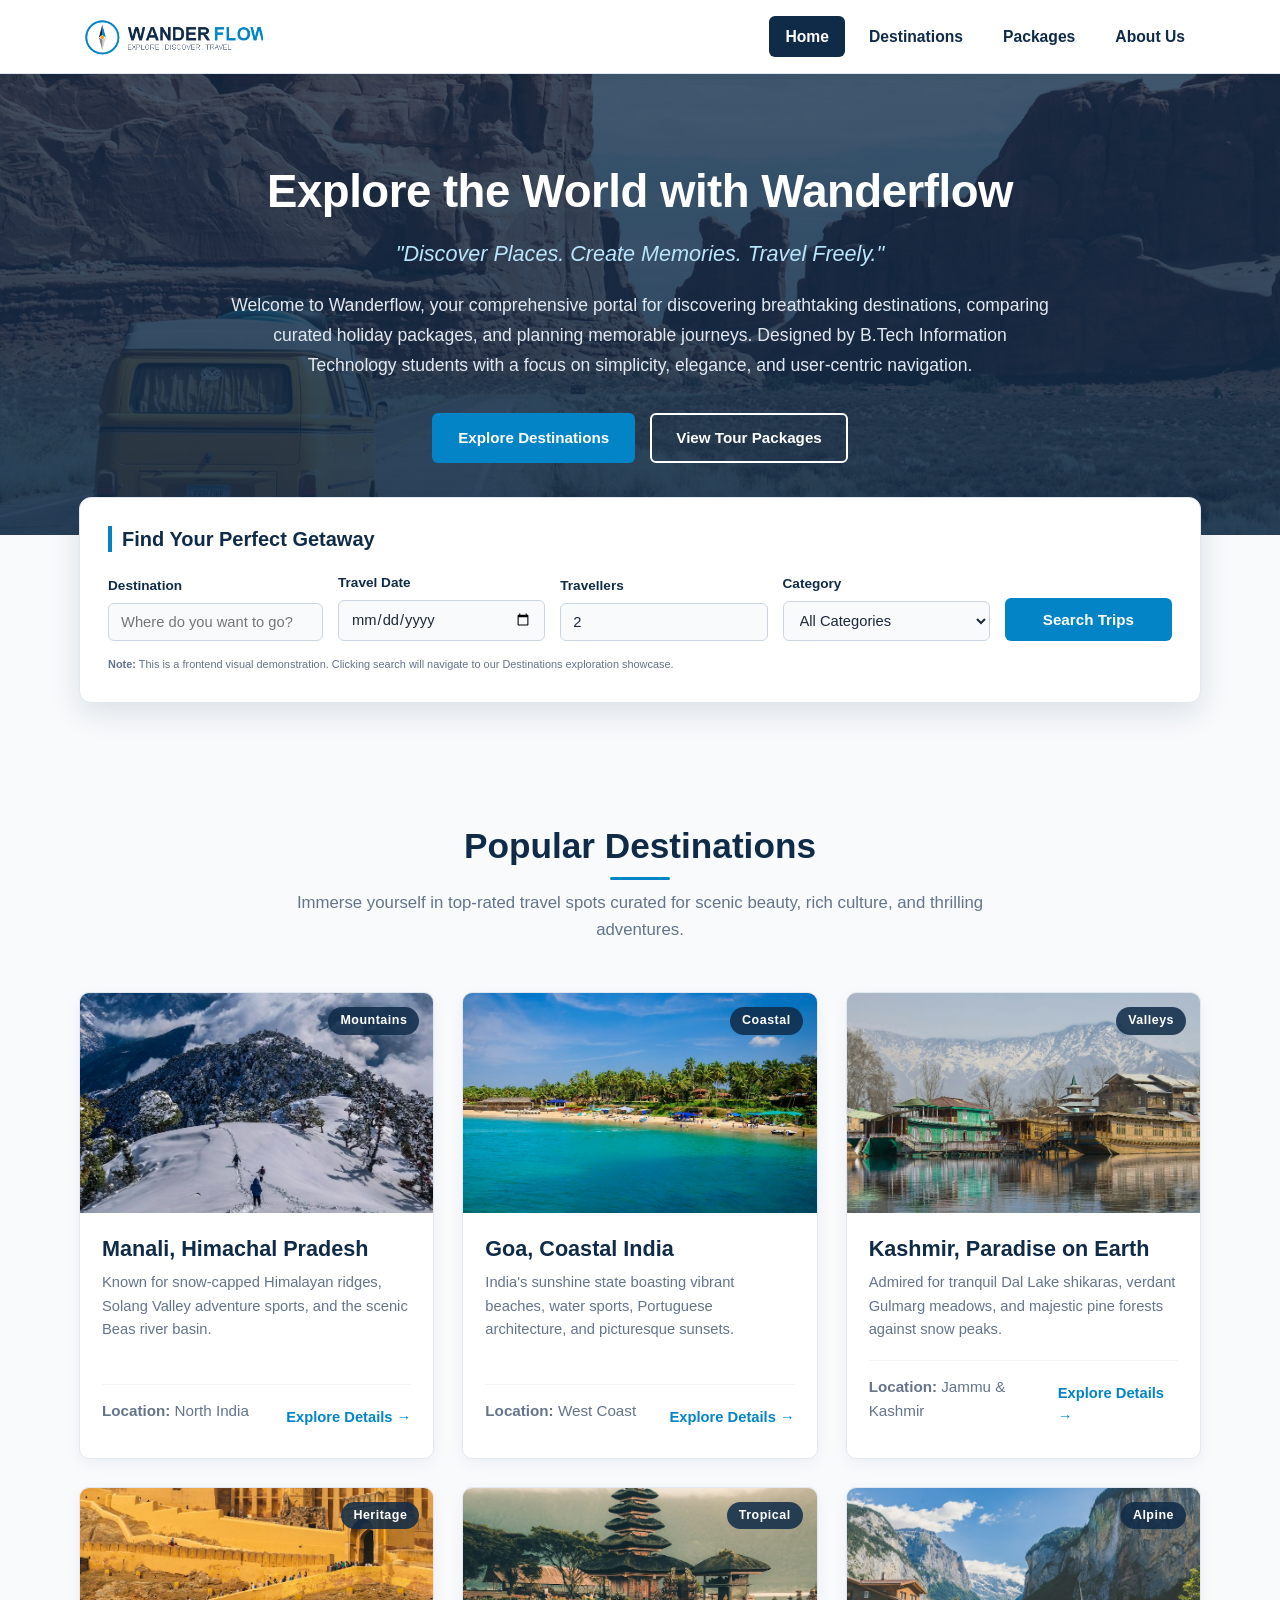
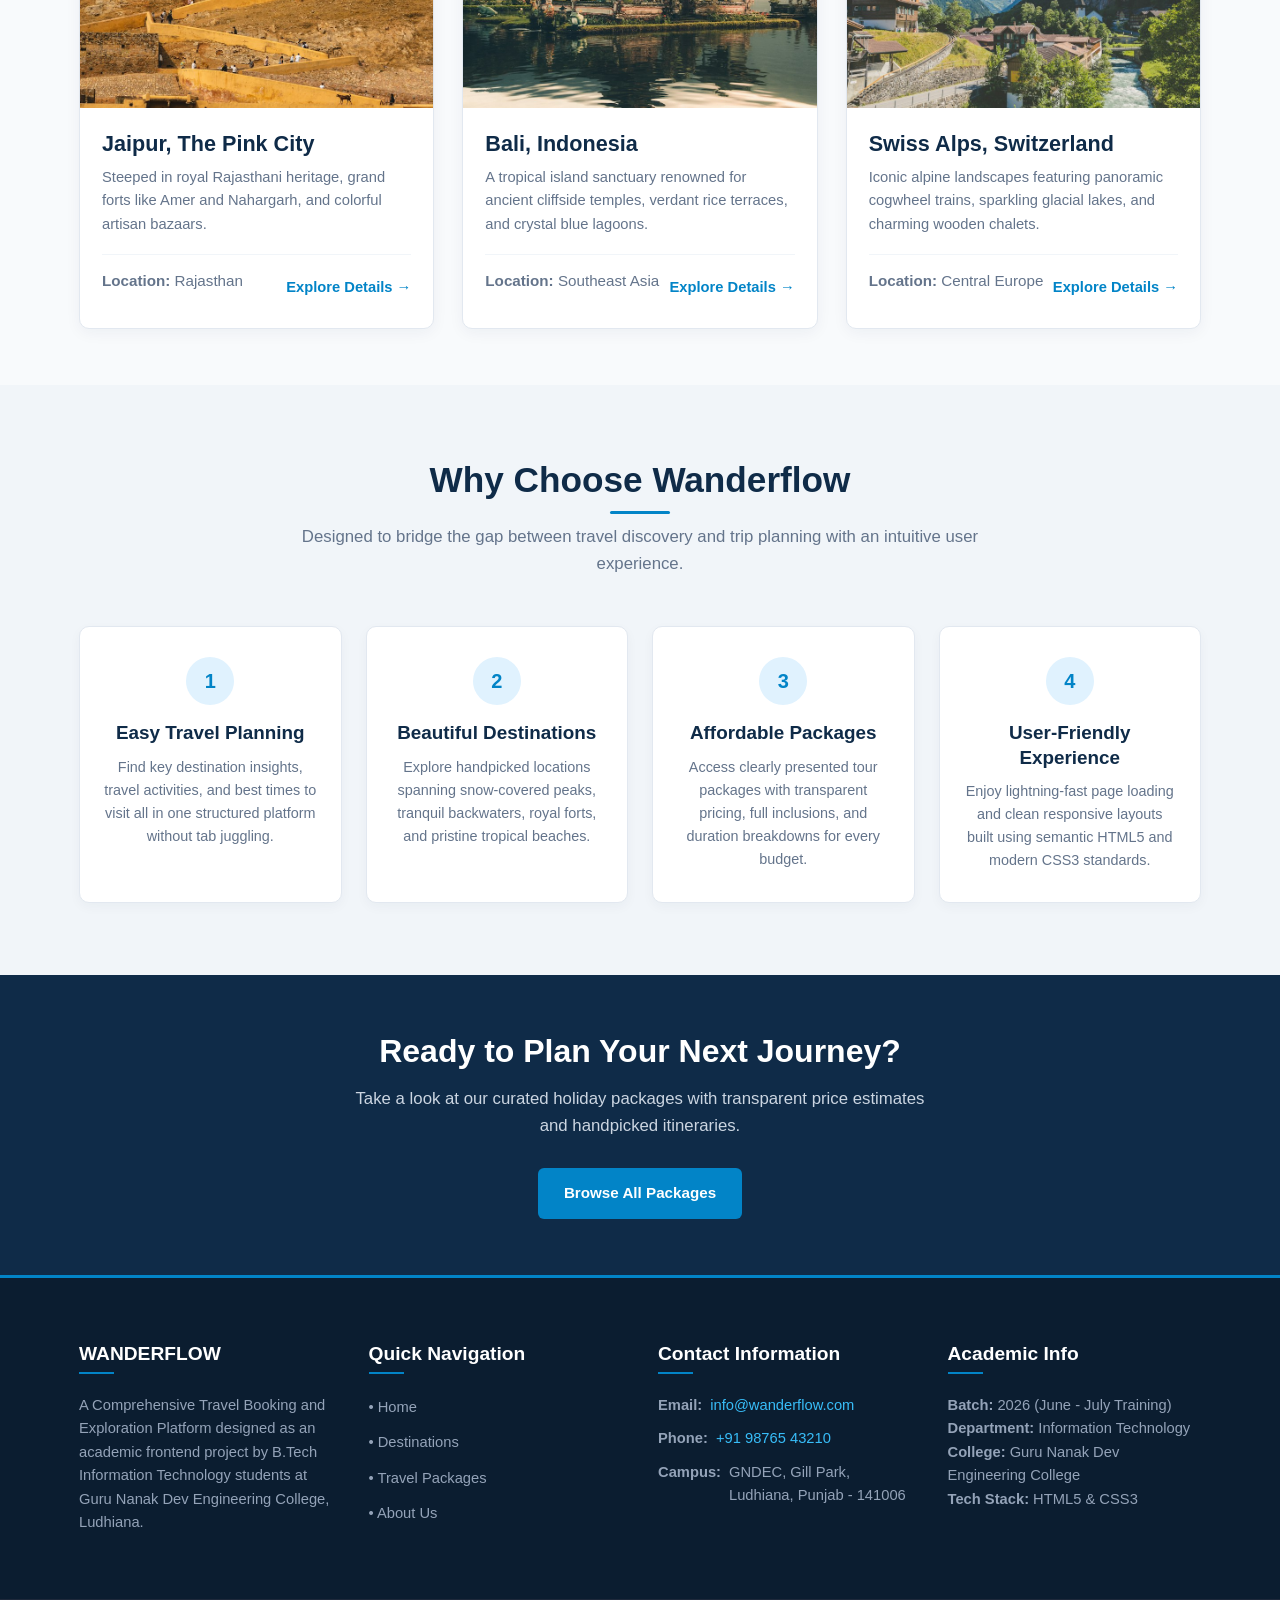
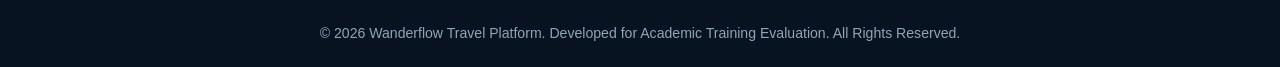
==== commit 41c64417: "Remove hero badge from the hero section" ====
--- a/index.html
+++ b/index.html
@@ -39,7 +39,6 @@
     <section class="hero-section">
         <div class="container">
             <div class="hero-content">
-                <span class="hero-badge">Academic Training Project | GNDEC IT</span>
                 <h1 class="hero-title">Explore the World with Wanderflow</h1>
                 <p class="hero-tagline">"Discover Places. Create Memories. Travel Freely."</p>
                 <p class="hero-description">
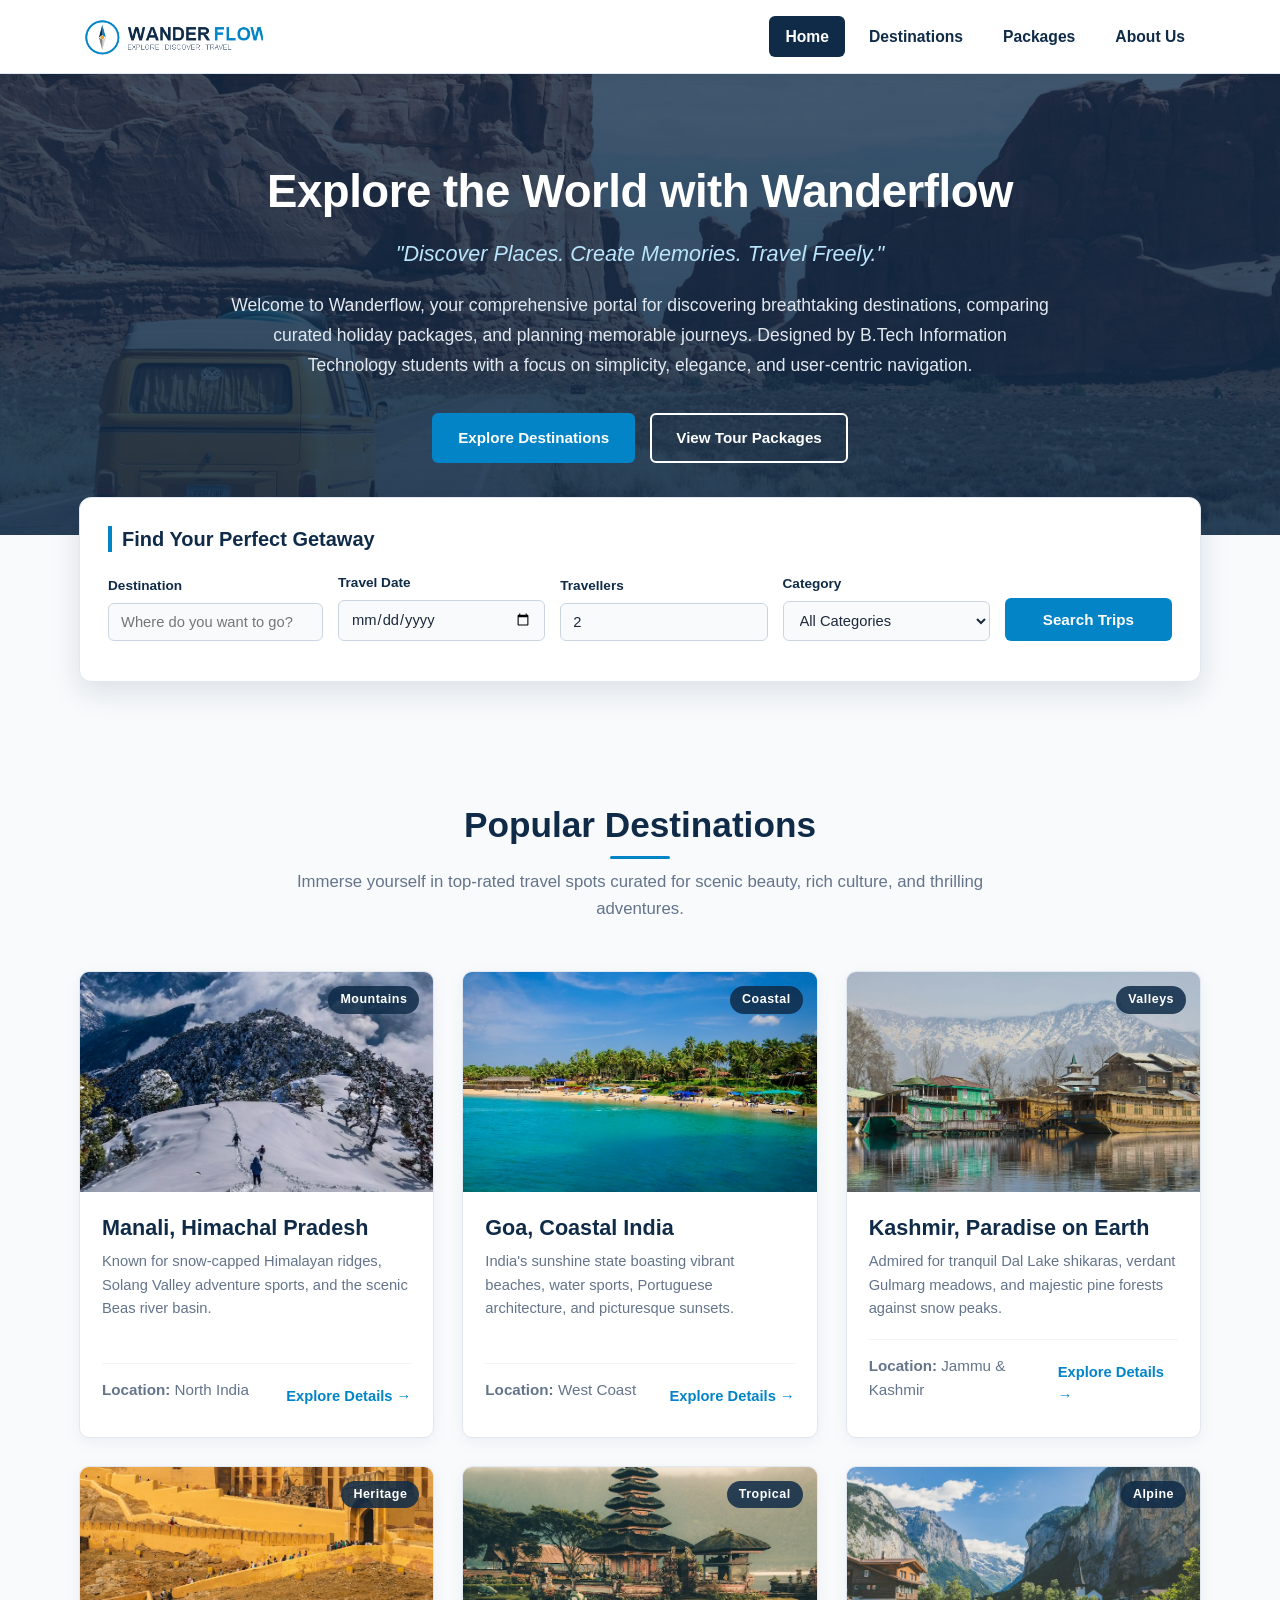
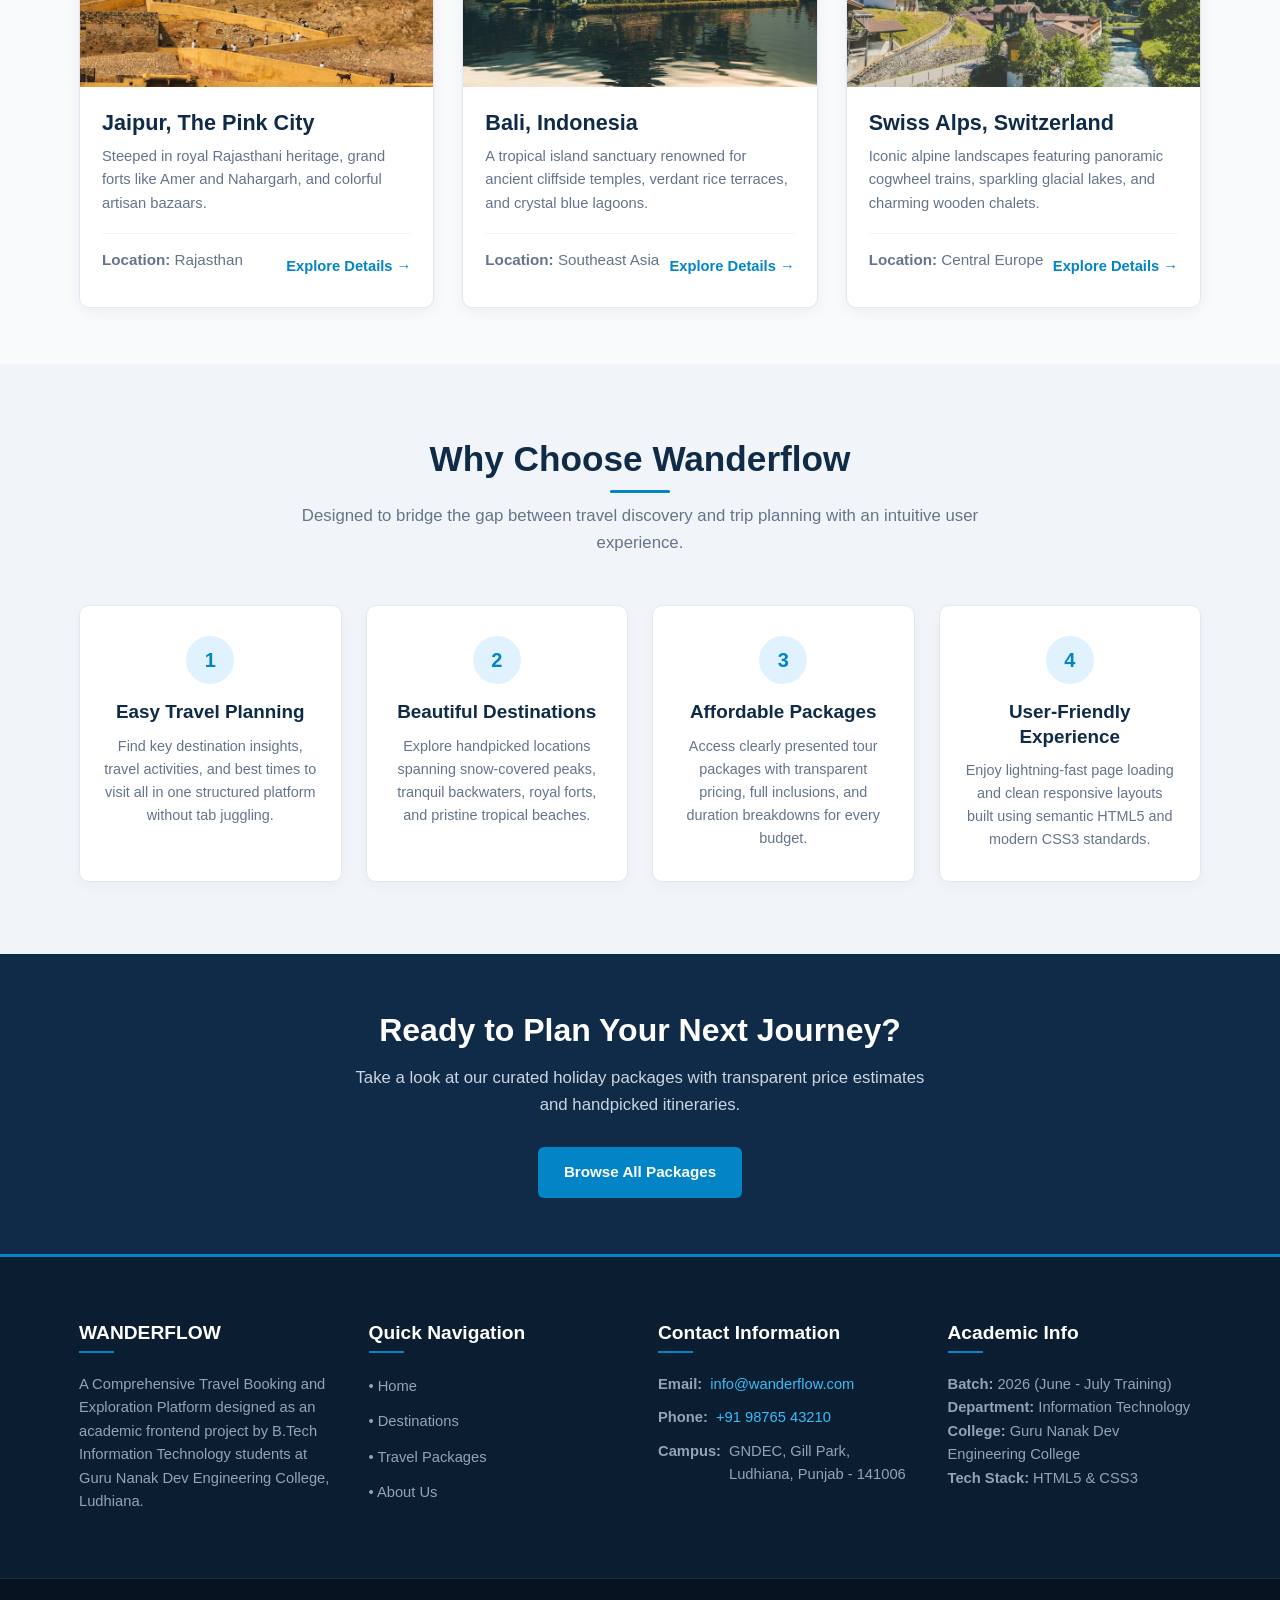
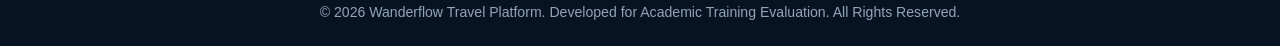
==== commit 24289e54: "Remove note from search demo section Removed note about frontend visual demonstration." ====
--- a/index.html
+++ b/index.html
@@ -103,7 +103,6 @@
                 </form>
 
                 <p class="search-demo-note">
-                    <small><b>Note:</b> This is a frontend visual demonstration. Clicking search will navigate to our Destinations exploration showcase.</small>
                 </p>
             </div>
         </div>
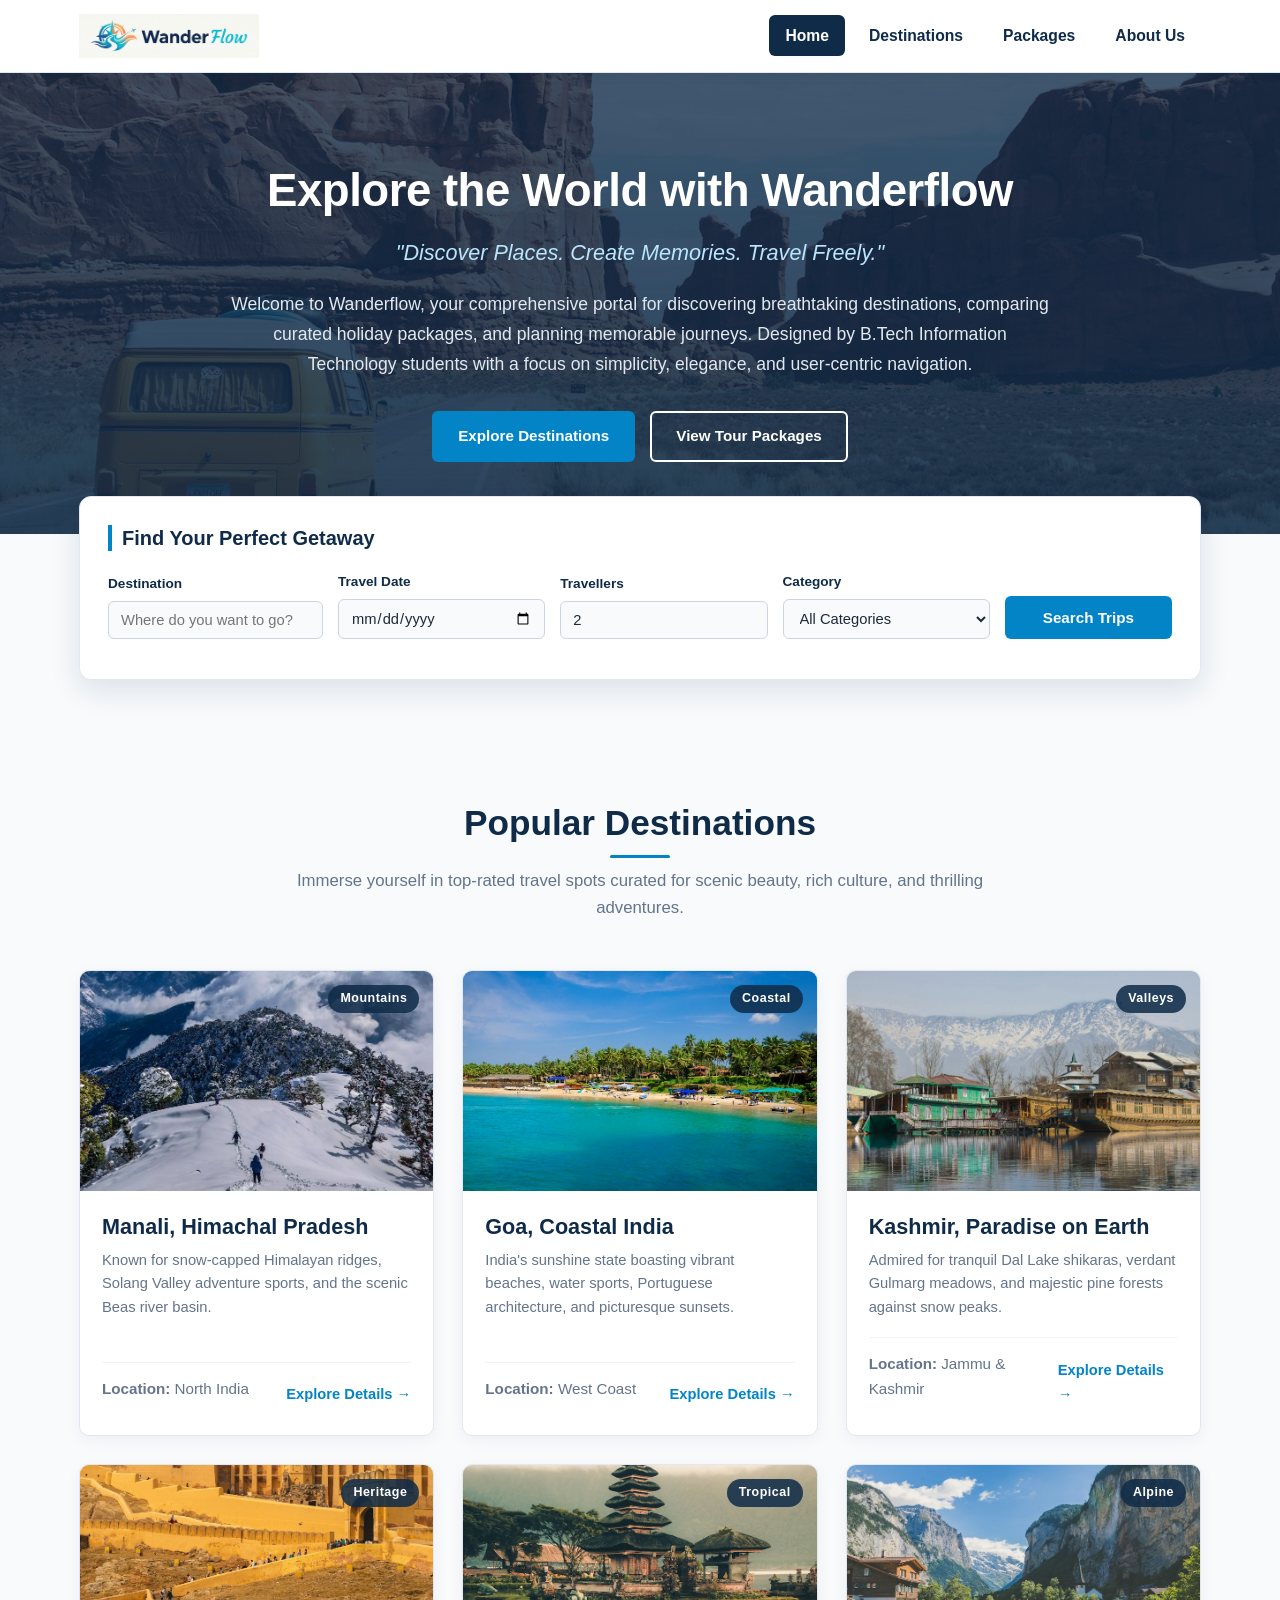
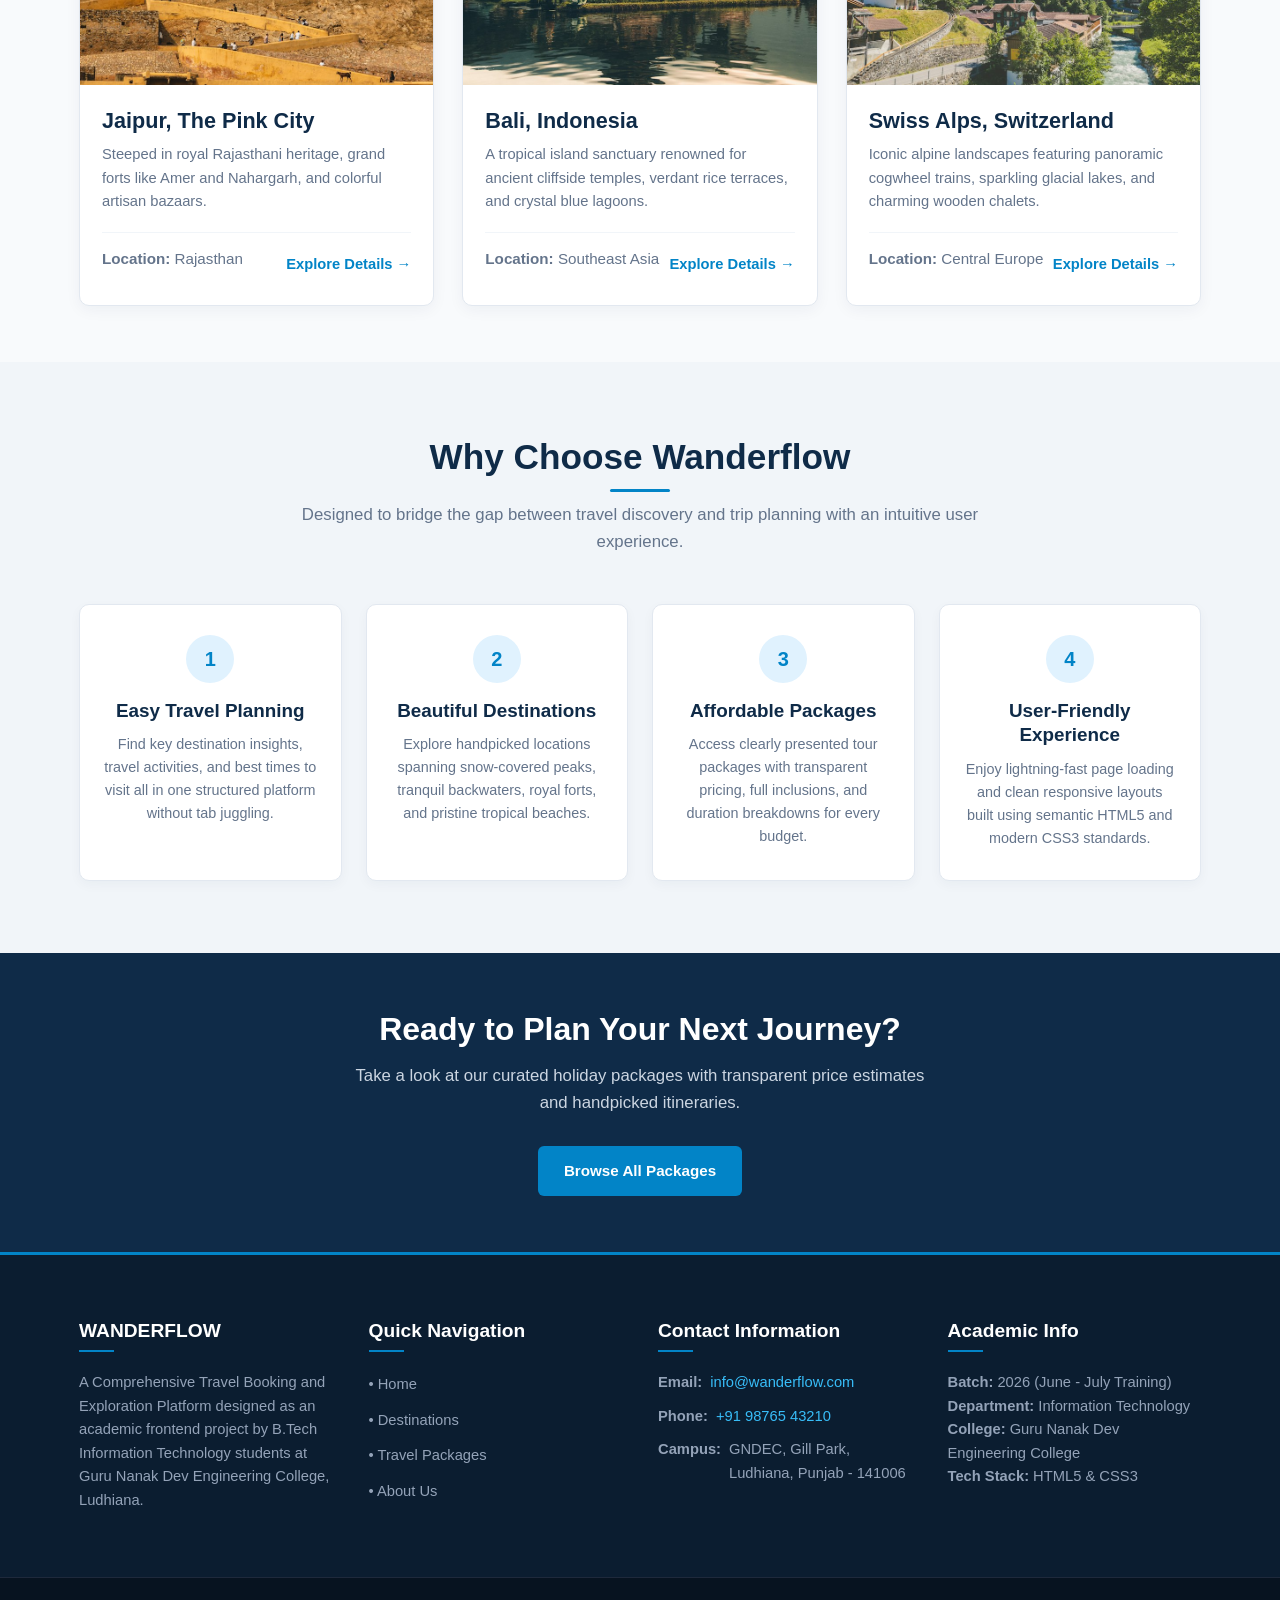
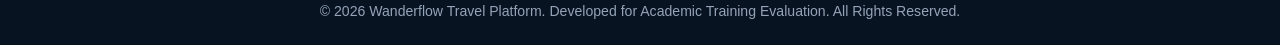
==== commit 5b7ef1d2: "Update logo image source in index.html" ====
--- a/index.html
+++ b/index.html
@@ -19,7 +19,7 @@
             <nav class="navbar">
                 <!-- Website Logo -->
                 <a href="index.html" class="logo-container">
-                    <img src="images/logo.png" alt="Wanderflow Logo" class="logo-img" width="180" height="45">
+                    <img src="wanderflowlogo.jpeg" alt="Wanderflow Logo" class="Wanderflow Logo" width="180" height="45">
                 </a>
 
                 <!-- Navigation Hyperlinks -->
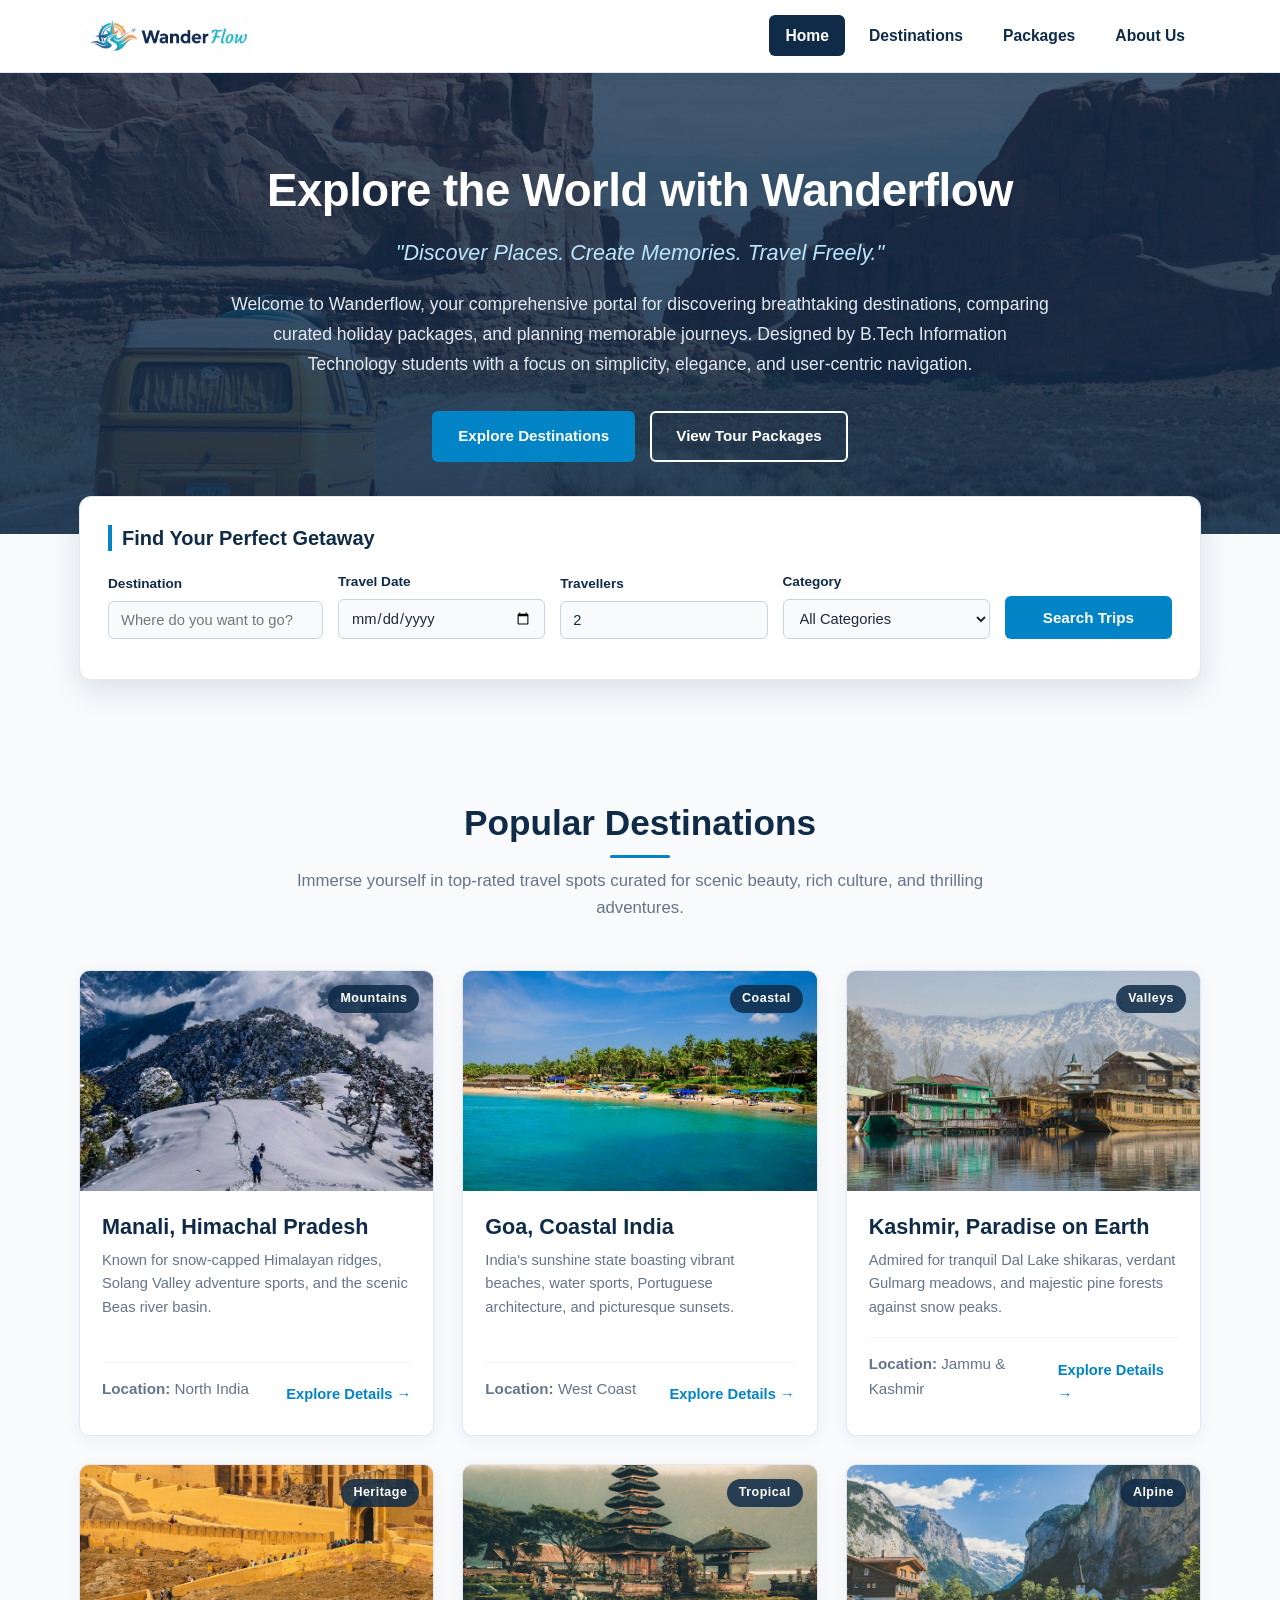
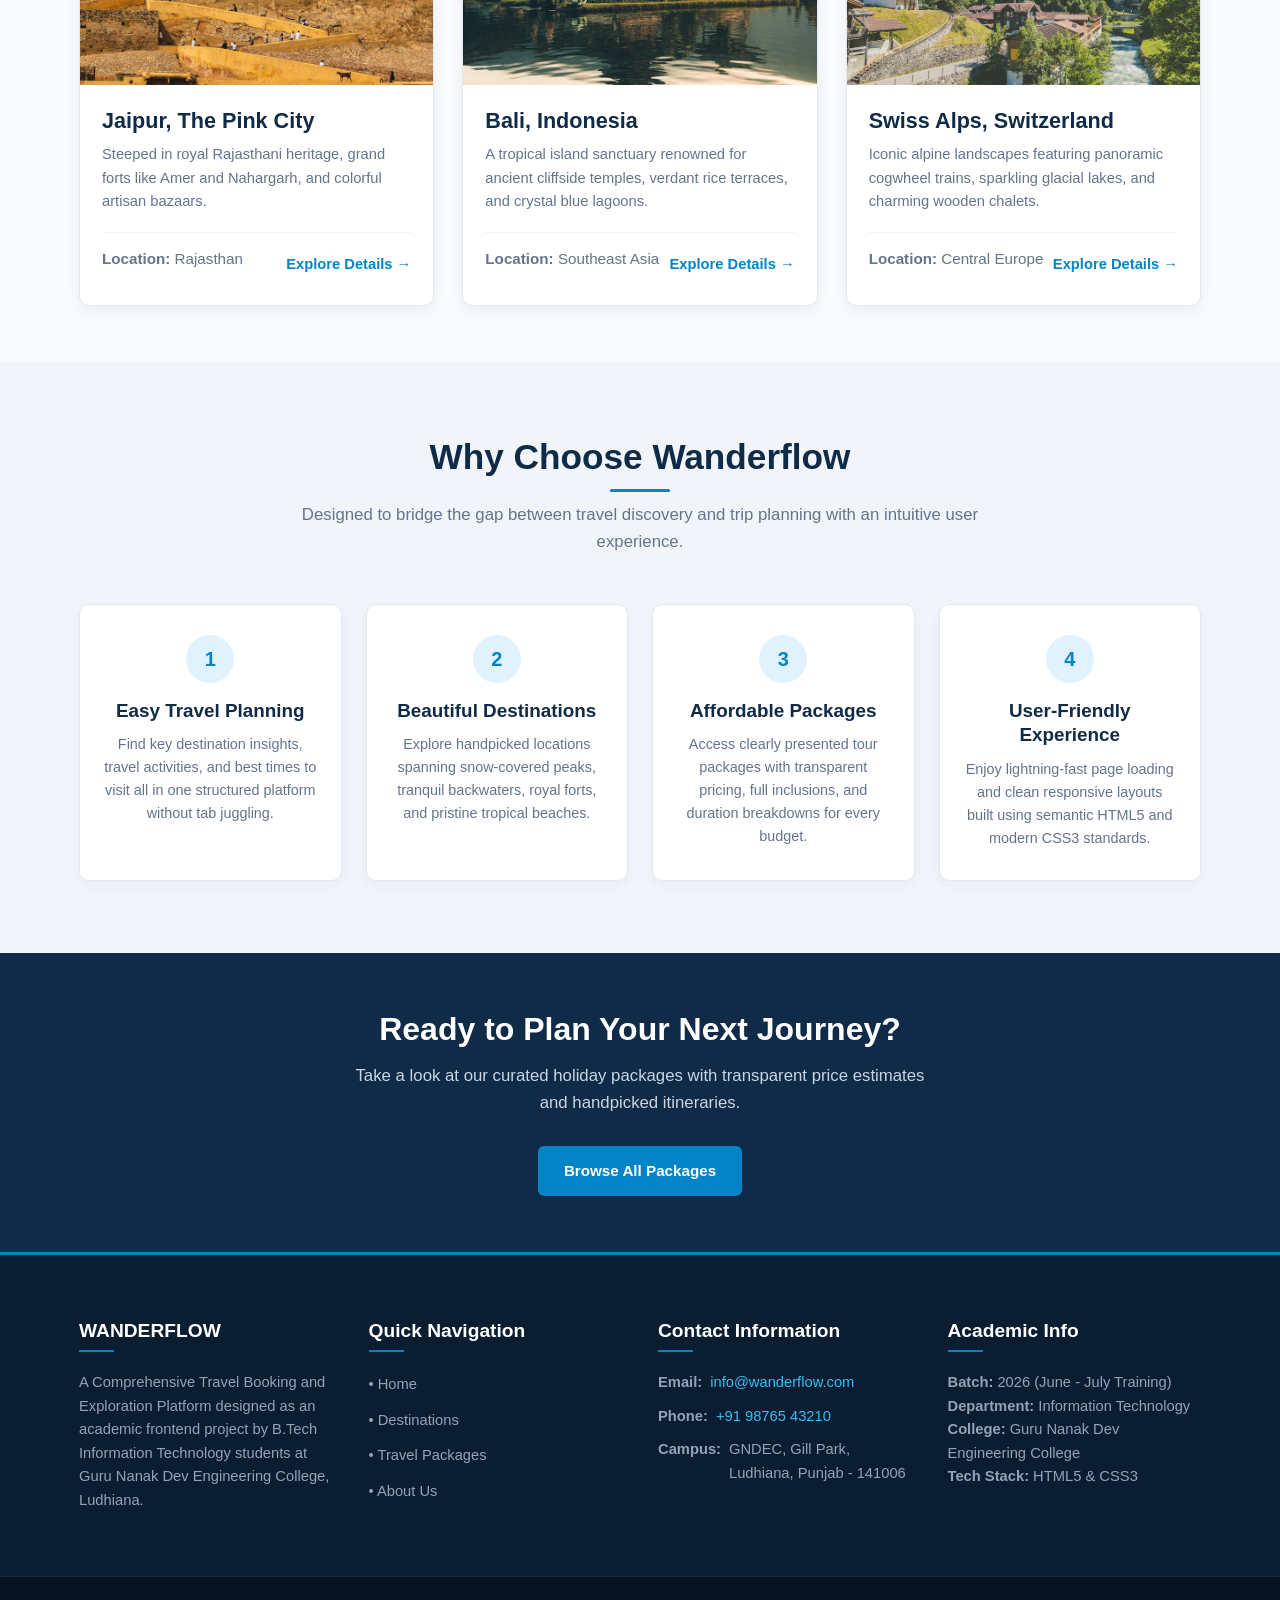
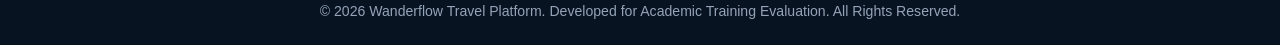
==== commit 40ea87ed: "Update logo image source in index.html" ====
--- a/index.html
+++ b/index.html
@@ -19,7 +19,7 @@
             <nav class="navbar">
                 <!-- Website Logo -->
                 <a href="index.html" class="logo-container">
-                    <img src="wanderflowlogo.jpeg" alt="Wanderflow Logo" class="Wanderflow Logo" width="180" height="45">
+                    <img src="wanderflowlogo-new.jpeg" alt="Wanderflow Logo" class="Wanderflow Logo" width="180" height="45">
                 </a>
 
                 <!-- Navigation Hyperlinks -->
